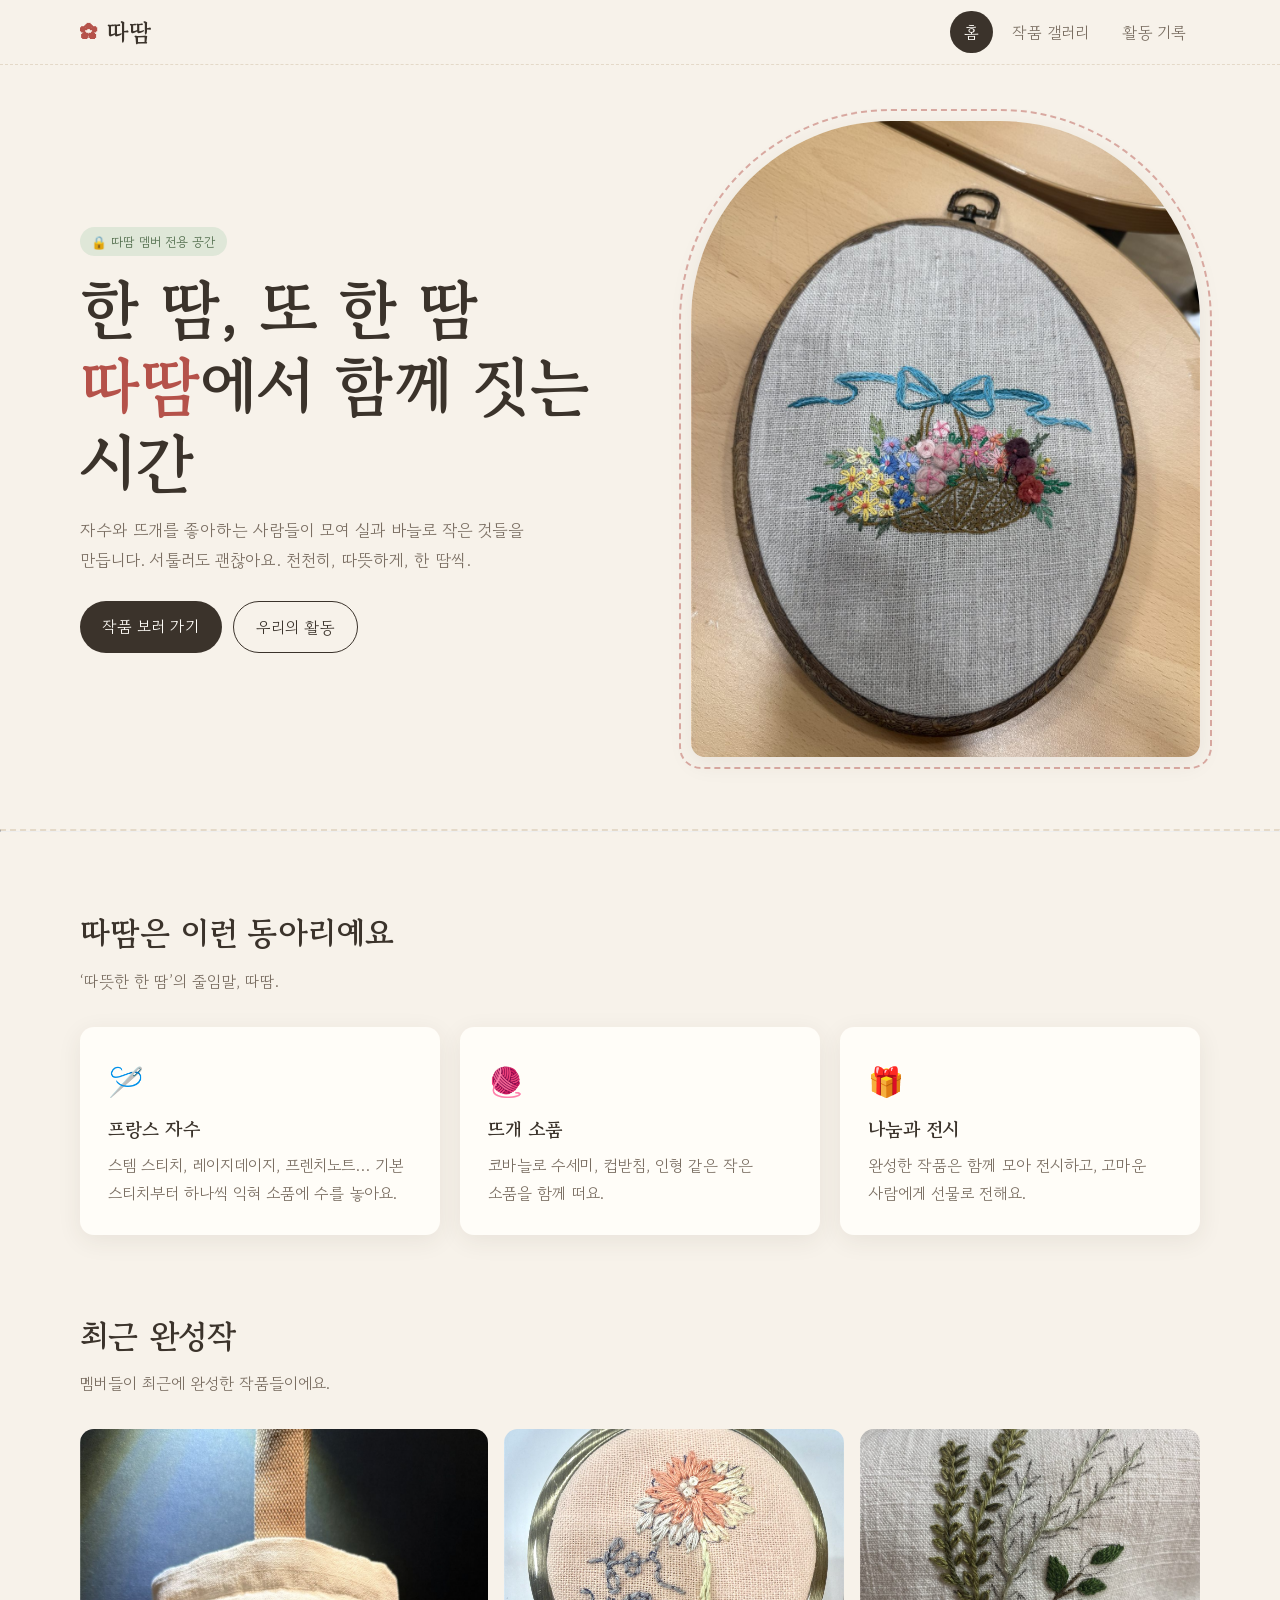
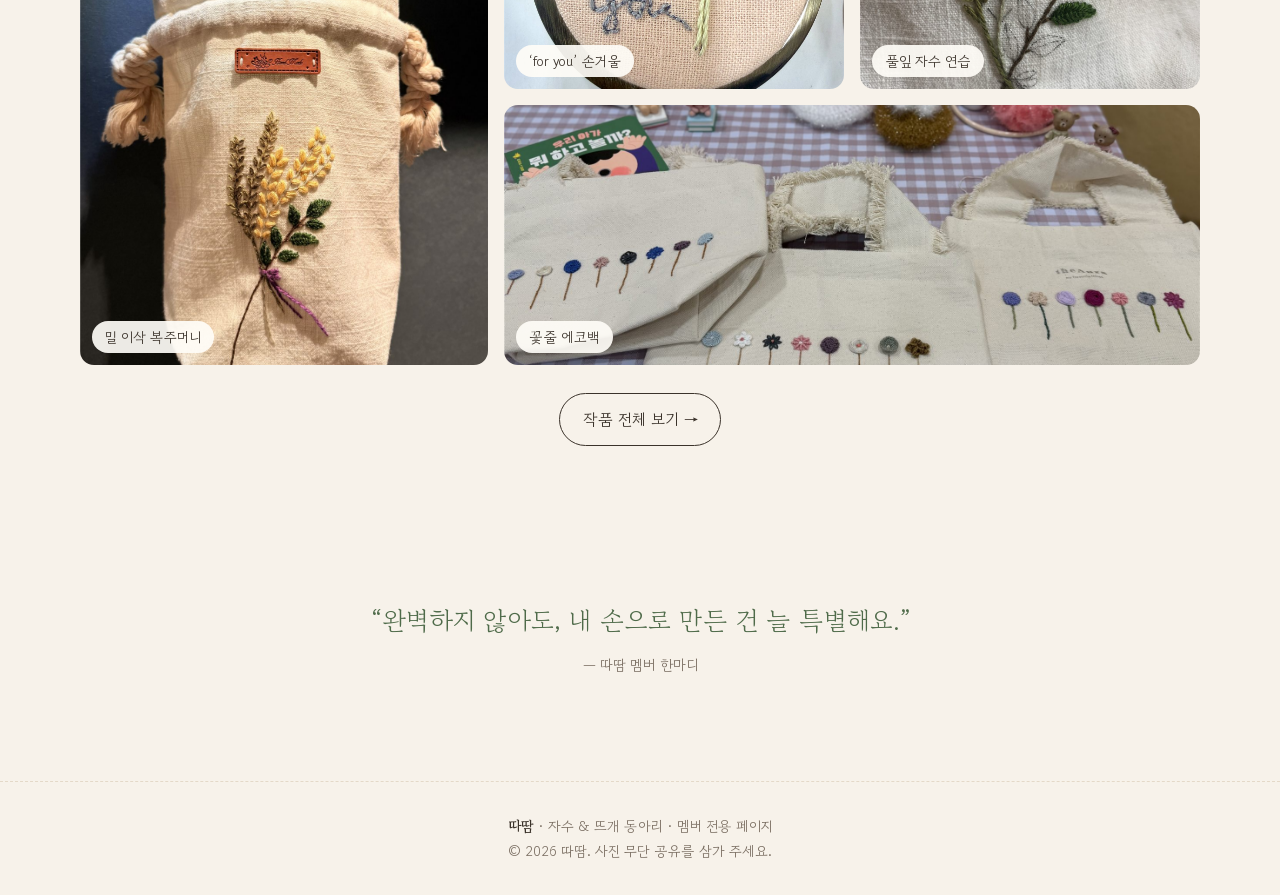
==== index.html @ 3b5b3d84 "따땀 동아리 홈페이지 첫 버전 (홈, 갤러리, 활동 기록)" ====
<!DOCTYPE html>
<html lang="ko">
<head>
  <meta charset="UTF-8">
  <meta name="viewport" content="width=device-width, initial-scale=1.0">
  <meta name="robots" content="noindex, nofollow">
  <title>따땀 · 자수 뜨개 동아리</title>
  <link rel="preconnect" href="https://fonts.googleapis.com">
  <link rel="preconnect" href="https://fonts.gstatic.com" crossorigin>
  <link href="https://fonts.googleapis.com/css2?family=Gowun+Batang:wght@400;700&family=Gowun+Dodum&display=swap" rel="stylesheet">
  <link rel="icon" href="data:image/svg+xml,<svg xmlns=%22http://www.w3.org/2000/svg%22 viewBox=%220 0 100 100%22><text y=%22.9em%22 font-size=%2290%22>🧵</text></svg>">
  <link rel="stylesheet" href="css/style.css">
</head>
<body>
  <header class="site-header">
    <div class="wrap">
      <a href="index.html" class="logo"><span class="needle">✿</span>따땀</a>
      <button class="menu-btn" aria-label="메뉴 열기" aria-expanded="false">☰</button>
      <nav class="nav">
        <a href="index.html" aria-current="page">홈</a>
        <a href="gallery.html">작품 갤러리</a>
        <a href="activity.html">활동 기록</a>
      </nav>
    </div>
  </header>

  <main>
    <section class="hero">
      <div class="wrap">
        <div>
          <span class="members-badge">🔒 따땀 멤버 전용 공간</span>
          <h1>한 땀, 또 한 땀<br><em>따땀</em>에서 함께 짓는 시간</h1>
          <p>자수와 뜨개를 좋아하는 사람들이 모여 실과 바늘로 작은 것들을 만듭니다.
             서툴러도 괜찮아요. 천천히, 따뜻하게, 한 땀씩.</p>
          <div class="actions">
            <a href="gallery.html" class="btn">작품 보러 가기</a>
            <a href="activity.html" class="btn ghost">우리의 활동</a>
          </div>
        </div>
        <div class="hero-photo">
          <img src="images/img_6995.jpg" alt="나무 타원 수틀에 수놓은 리본과 꽃바구니 자수">
        </div>
      </div>
    </section>

    <hr class="stitch">

    <section class="section">
      <div class="wrap">
        <h2 class="section-title">따땀은 이런 동아리예요</h2>
        <p class="section-sub">‘따뜻한 한 땀’의 줄임말, 따땀.</p>
        <div class="about-grid">
          <article class="card">
            <div class="icon">🪡</div>
            <h3>프랑스 자수</h3>
            <p>스템 스티치, 레이지데이지, 프렌치노트… 기본 스티치부터 하나씩 익혀 소품에 수를 놓아요.</p>
          </article>
          <article class="card">
            <div class="icon">🧶</div>
            <h3>뜨개 소품</h3>
            <p>코바늘로 수세미, 컵받침, 인형 같은 작은 소품을 함께 떠요.</p>
          </article>
          <article class="card">
            <div class="icon">🎁</div>
            <h3>나눔과 전시</h3>
            <p>완성한 작품은 함께 모아 전시하고, 고마운 사람에게 선물로 전해요.</p>
          </article>
        </div>
      </div>
    </section>

    <section class="section" style="padding-top:0">
      <div class="wrap">
        <h2 class="section-title">최근 완성작</h2>
        <p class="section-sub">멤버들이 최근에 완성한 작품들이에요.</p>
        <div class="featured">
          <figure>
            <img src="images/img_6845.jpg" alt="밀 이삭을 수놓은 리넨 복주머니">
            <figcaption>밀 이삭 복주머니</figcaption>
          </figure>
          <figure>
            <img src="images/img_6992.jpg" alt="꽃과 for you 글씨를 수놓은 손거울">
            <figcaption>‘for you’ 손거울</figcaption>
          </figure>
          <figure>
            <img src="images/img_6712.jpg" alt="리넨에 수놓은 풀잎 자수">
            <figcaption>풀잎 자수 연습</figcaption>
          </figure>
          <figure>
            <img src="images/img_7739.jpg" alt="작은 꽃을 일렬로 수놓은 에코백 세 개">
            <figcaption>꽃줄 에코백</figcaption>
          </figure>
        </div>
        <p style="text-align:center;margin-top:28px"><a href="gallery.html" class="btn ghost">작품 전체 보기 →</a></p>
      </div>
    </section>

    <div class="quote">
      “완벽하지 않아도, 내 손으로 만든 건 늘 특별해요.”
      <small>— 따땀 멤버 한마디</small>
    </div>
  </main>

  <footer class="site-footer">
    <div class="wrap">
      <strong>따땀</strong> · 자수 &amp; 뜨개 동아리 · 멤버 전용 페이지<br>
      © <span id="year"></span> 따땀. 사진 무단 공유를 삼가 주세요.
    </div>
  </footer>
  <script src="js/main.js"></script>
</body>
</html>
---- css/style.css ----
/* 따땀 — 자수·뜨개 동아리 */
:root {
  --bg: #f7f2ea;
  --paper: #fffdf8;
  --ink: #3b332b;
  --muted: #7a6e62;
  --line: #e4d9c8;
  --accent: #b5524a;      /* 실 빨강 */
  --accent-soft: #f1dcd6;
  --green: #4f6b4a;       /* 리넨 초록 */
  --green-soft: #dfe7d8;
  --shadow: 0 6px 24px rgba(59, 51, 43, .08);
  --radius: 14px;
  --serif: "Gowun Batang", "Noto Serif KR", serif;
  --sans: "Gowun Dodum", "Noto Sans KR", system-ui, sans-serif;
}

* { box-sizing: border-box; }
html { scroll-behavior: smooth; }
body {
  margin: 0;
  background: var(--bg);
  color: var(--ink);
  font-family: var(--sans);
  line-height: 1.75;
  word-break: keep-all;
}
img { max-width: 100%; display: block; }
a { color: inherit; }

.wrap { width: min(1120px, 100% - 32px); margin-inline: auto; }

/* ---------- 헤더 ---------- */
.site-header {
  position: sticky; top: 0; z-index: 50;
  background: rgba(247, 242, 234, .92);
  backdrop-filter: blur(8px);
  border-bottom: 1px dashed var(--line);
}
.site-header .wrap {
  display: flex; align-items: center; justify-content: space-between;
  height: 64px;
}
.logo {
  font-family: var(--serif); font-size: 1.5rem; font-weight: 700;
  text-decoration: none; display: flex; align-items: center; gap: .5rem;
}
.logo .needle { color: var(--accent); font-size: 1.1rem; }
.nav { display: flex; gap: .25rem; }
.nav a {
  text-decoration: none; padding: .45rem .9rem; border-radius: 999px;
  color: var(--muted); transition: background .2s, color .2s;
}
.nav a:hover { background: var(--accent-soft); color: var(--ink); }
.nav a[aria-current="page"] { background: var(--ink); color: var(--paper); }
.menu-btn {
  display: none; background: none; border: 1px solid var(--line);
  border-radius: 10px; padding: .4rem .7rem; font: inherit; cursor: pointer; color: var(--ink);
}

@media (max-width: 640px) {
  .menu-btn { display: block; }
  .nav {
    position: absolute; top: 64px; left: 0; right: 0;
    flex-direction: column; padding: .5rem 16px 1rem;
    background: var(--bg); border-bottom: 1px dashed var(--line);
    display: none;
  }
  .nav.open { display: flex; }
}

/* ---------- 공통 ---------- */
.members-badge {
  display: inline-flex; align-items: center; gap: .4rem;
  font-size: .8rem; color: var(--green);
  background: var(--green-soft); padding: .2rem .7rem; border-radius: 999px;
}
.section { padding: 72px 0; }
.section-title {
  font-family: var(--serif); font-size: clamp(1.5rem, 3vw, 2rem);
  margin: 0 0 .4rem;
}
.section-sub { color: var(--muted); margin: 0 0 2rem; }
.stitch { border-top: 2px dashed var(--line); margin: 0; }

.card {
  background: var(--paper); border-radius: var(--radius);
  box-shadow: var(--shadow); overflow: hidden;
}
.btn {
  display: inline-block; text-decoration: none;
  padding: .7rem 1.4rem; border-radius: 999px;
  background: var(--ink); color: var(--paper); transition: transform .2s;
}
.btn:hover { transform: translateY(-2px); }
.btn.ghost { background: transparent; color: var(--ink); border: 1px solid var(--ink); }

/* ---------- 홈: 히어로 ---------- */
.hero { padding: 56px 0 72px; }
.hero .wrap {
  display: grid; grid-template-columns: 1.05fr .95fr; gap: 48px; align-items: center;
}
.hero h1 {
  font-family: var(--serif); font-size: clamp(2.4rem, 6vw, 4rem);
  line-height: 1.2; margin: .8rem 0 1rem;
}
.hero h1 em { font-style: normal; color: var(--accent); }
.hero p { color: var(--muted); font-size: 1.05rem; max-width: 30em; }
.hero .actions { display: flex; gap: .7rem; flex-wrap: wrap; margin-top: 1.6rem; }
.hero-photo { position: relative; }
.hero-photo img {
  border-radius: 200px 200px var(--radius) var(--radius);
  aspect-ratio: 4 / 5; object-fit: cover; width: 100%;
  box-shadow: var(--shadow);
}
.hero-photo::after {
  content: ""; position: absolute; inset: -12px;
  border: 2px dashed var(--accent); opacity: .45;
  border-radius: 212px 212px 22px 22px; pointer-events: none;
}
@media (max-width: 820px) {
  .hero .wrap { grid-template-columns: 1fr; }
  .hero-photo { max-width: 420px; margin: 12px auto 0; }
}

/* ---------- 홈: 소개 ---------- */
.about-grid { display: grid; grid-template-columns: repeat(3, 1fr); gap: 20px; }
.about-grid .card { padding: 28px; }
.about-grid .icon { font-size: 1.8rem; }
.about-grid h3 { font-family: var(--serif); margin: .5rem 0 .3rem; }
.about-grid p { margin: 0; color: var(--muted); }
@media (max-width: 820px) { .about-grid { grid-template-columns: 1fr; } }

/* ---------- 홈: 최근 작품 ---------- */
.featured {
  display: grid; gap: 16px;
  grid-template-columns: 1.2fr 1fr 1fr;
  grid-template-rows: 260px 260px;
}
.featured figure { margin: 0; position: relative; border-radius: var(--radius); overflow: hidden; }
.featured figure:first-child { grid-row: span 2; }
.featured figure:last-child { grid-column: span 2; }
.featured img { width: 100%; height: 100%; object-fit: cover; transition: transform .5s; }
.featured figure:hover img { transform: scale(1.04); }
.featured figcaption {
  position: absolute; left: 12px; bottom: 12px;
  background: rgba(255, 253, 248, .92); padding: .25rem .8rem;
  border-radius: 999px; font-size: .88rem;
}
@media (max-width: 820px) {
  .featured { grid-template-columns: 1fr 1fr; grid-template-rows: auto; }
  .featured figure { aspect-ratio: 1; }
  .featured figure:first-child { grid-row: auto; grid-column: span 2; aspect-ratio: 4 / 3; }
  .featured figure:last-child { grid-column: span 2; aspect-ratio: 4 / 3; }
}

.quote {
  text-align: center; font-family: var(--serif);
  font-size: clamp(1.2rem, 2.6vw, 1.6rem); padding: 64px 16px; color: var(--green);
}
.quote small { display: block; font-family: var(--sans); font-size: .9rem; color: var(--muted); margin-top: .6rem; }

/* ---------- 페이지 헤드 ---------- */
.page-head { padding: 56px 0 24px; text-align: center; }
.page-head h1 { font-family: var(--serif); font-size: clamp(2rem, 5vw, 2.8rem); margin: .6rem 0 .3rem; }
.page-head p { color: var(--muted); margin: 0; }

/* ---------- 갤러리 ---------- */
.filters { display: flex; flex-wrap: wrap; gap: .5rem; justify-content: center; margin: 24px 0 32px; }
.filters button {
  font: inherit; cursor: pointer; padding: .4rem 1rem; border-radius: 999px;
  border: 1px solid var(--line); background: var(--paper); color: var(--muted);
}
.filters button.active { background: var(--accent); border-color: var(--accent); color: #fff; }

.masonry { columns: 3 260px; column-gap: 16px; }
.masonry figure {
  break-inside: avoid; margin: 0 0 16px; cursor: zoom-in;
  background: var(--paper); border-radius: var(--radius); overflow: hidden; box-shadow: var(--shadow);
}
.masonry figure.hide { display: none; }
.masonry img { width: 100%; transition: opacity .3s; }
.masonry figure:hover img { opacity: .9; }
.masonry figcaption { padding: .7rem 1rem .9rem; font-size: .93rem; }
.masonry figcaption .tag { display: inline-block; font-size: .75rem; color: var(--green); margin-right: .3rem; }

/* 라이트박스 */
.lightbox {
  position: fixed; inset: 0; z-index: 100; display: none;
  align-items: center; justify-content: center; flex-direction: column;
  background: rgba(30, 26, 22, .92); padding: 16px;
}
.lightbox.open { display: flex; }
.lightbox img { max-height: 82vh; max-width: 100%; border-radius: 8px; }
.lightbox p { color: #f3ece2; margin: .8rem 0 0; text-align: center; }
.lightbox button {
  position: absolute; background: rgba(255,255,255,.12); color: #fff; border: 0;
  width: 44px; height: 44px; border-radius: 50%; font-size: 1.3rem; cursor: pointer;
}
.lb-close { top: 16px; right: 16px; }
.lb-prev { left: 16px; top: 50%; transform: translateY(-50%); }
.lb-next { right: 16px; top: 50%; transform: translateY(-50%); }

/* ---------- 활동 ---------- */
.timeline { position: relative; max-width: 880px; margin: 0 auto; }
.timeline::before {
  content: ""; position: absolute; left: 19px; top: 0; bottom: 0;
  border-left: 2px dashed var(--accent); opacity: .5;
}
.t-item { position: relative; padding-left: 56px; margin-bottom: 40px; }
.t-item::before {
  content: "✂"; position: absolute; left: 4px; top: 4px;
  width: 32px; height: 32px; border-radius: 50%;
  background: var(--paper); border: 2px solid var(--accent); color: var(--accent);
  display: grid; place-items: center; font-size: .9rem;
}
.t-item .when { color: var(--accent); font-size: .88rem; }
.t-item h3 { font-family: var(--serif); margin: .1rem 0 .4rem; font-size: 1.3rem; }
.t-item p { margin: 0 0 1rem; color: var(--muted); }
.t-photos { display: grid; grid-template-columns: repeat(auto-fit, minmax(180px, 1fr)); gap: 12px; }
.t-photos img { border-radius: 10px; aspect-ratio: 4 / 3; object-fit: cover; width: 100%; }
.t-photos.tall img { aspect-ratio: 3 / 4; }
@media (max-width: 520px) {
  .t-photos { grid-template-columns: 1fr 1fr; gap: 8px; }
  .t-item { padding-left: 48px; }
}

.info-grid { display: grid; grid-template-columns: 1fr 1fr; gap: 20px; }
.info-grid .card { padding: 28px; }
.info-grid h3 { font-family: var(--serif); margin-top: 0; }
.info-grid ul { padding-left: 1.1rem; margin: 0; color: var(--muted); }
.info-grid li { margin-bottom: .35rem; }
@media (max-width: 720px) { .info-grid { grid-template-columns: 1fr; } }

/* ---------- 푸터 ---------- */
.site-footer {
  border-top: 1px dashed var(--line); padding: 32px 0; margin-top: 40px;
  color: var(--muted); font-size: .88rem; text-align: center;
}
.site-footer strong { font-family: var(--serif); color: var(--ink); }
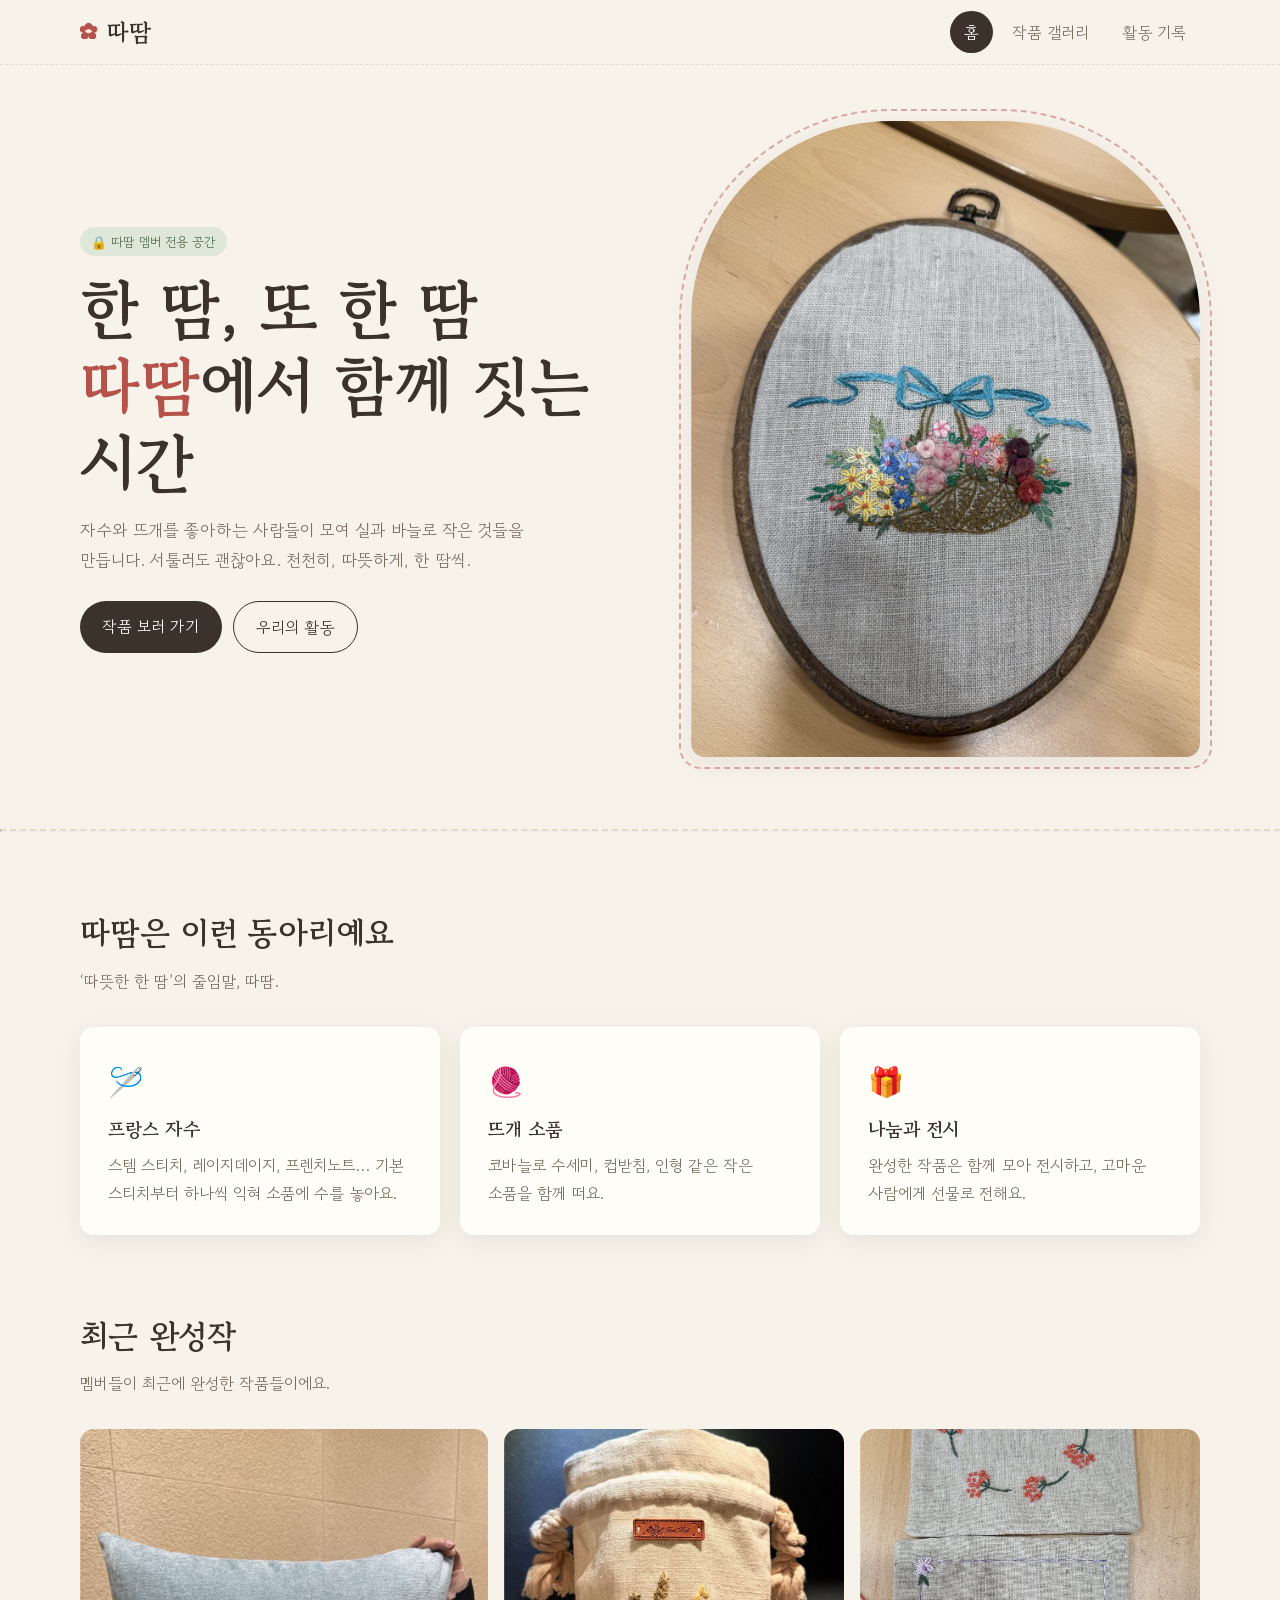
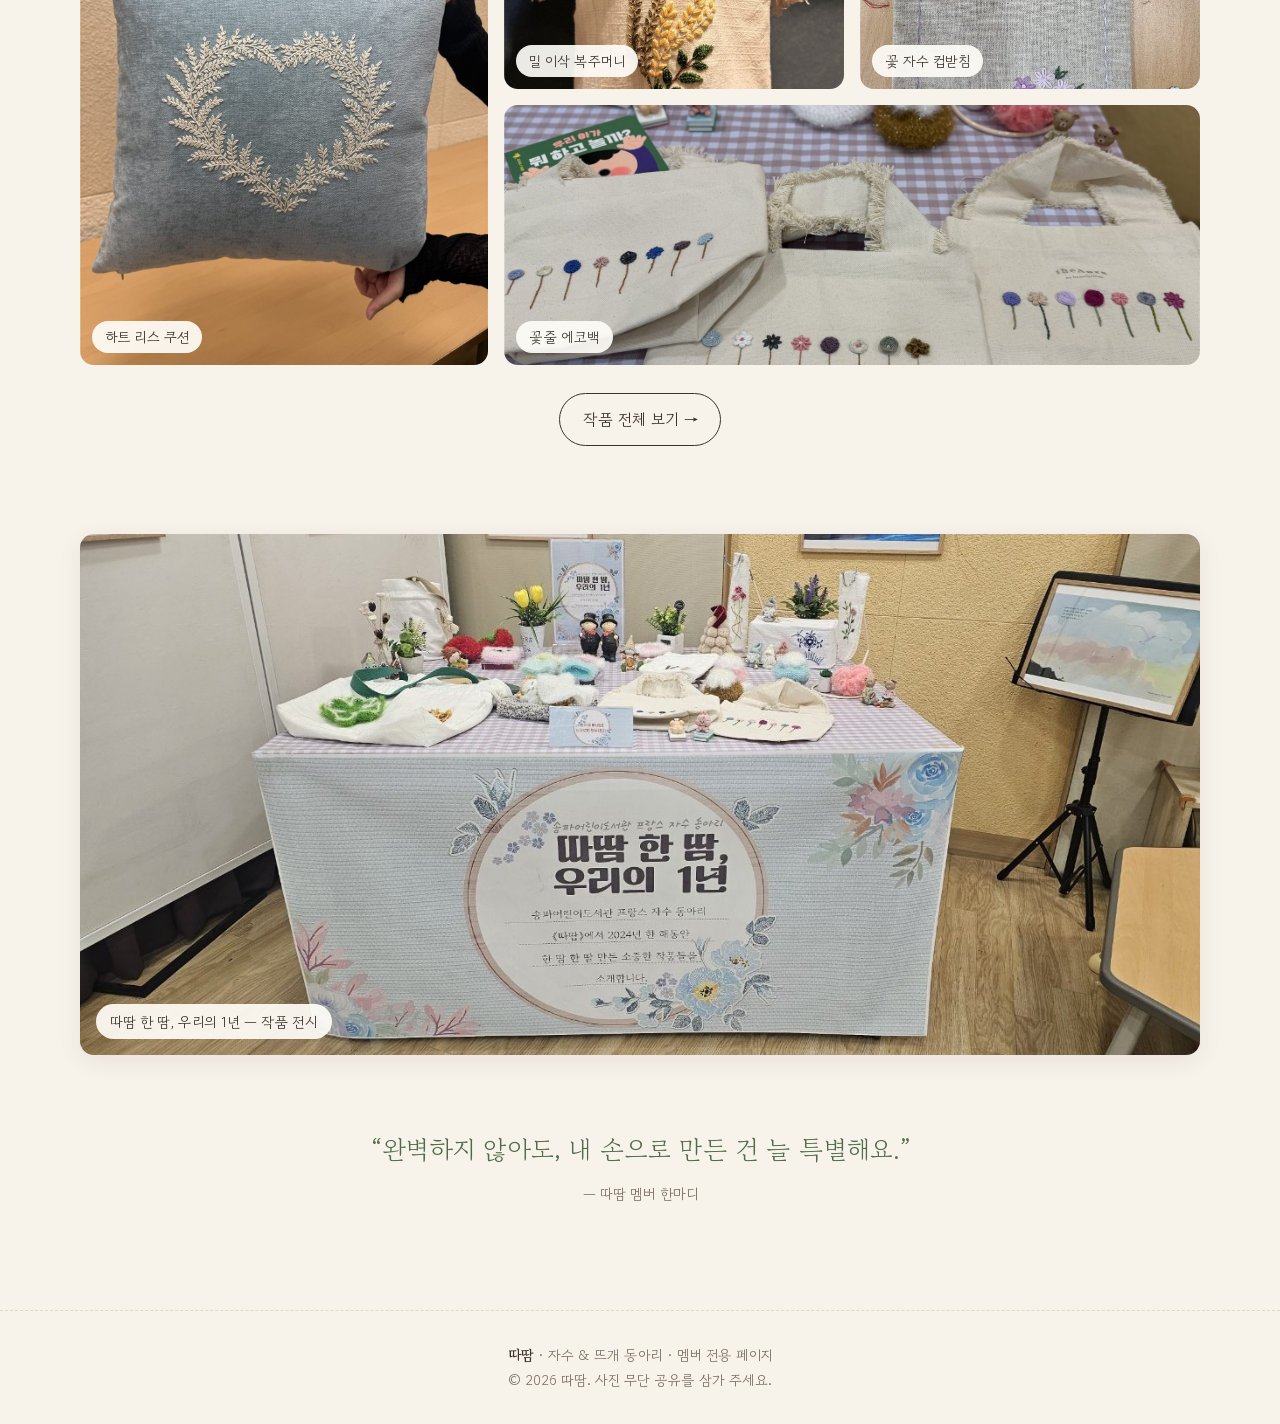
==== commit 06796a48: "새 사진 5장 추가 및 사진 구성 재배치" ====
--- a/index.html
+++ b/index.html
@@ -75,16 +75,16 @@
         <p class="section-sub">멤버들이 최근에 완성한 작품들이에요.</p>
         <div class="featured">
           <figure>
+            <img src="images/img_6991.jpg" alt="하트 모양 잎사귀 리스를 수놓은 하늘색 쿠션">
+            <figcaption>하트 리스 쿠션</figcaption>
+          </figure>
+          <figure>
             <img src="images/img_6845.jpg" alt="밀 이삭을 수놓은 리넨 복주머니">
             <figcaption>밀 이삭 복주머니</figcaption>
           </figure>
           <figure>
-            <img src="images/img_6992.jpg" alt="꽃과 for you 글씨를 수놓은 손거울">
-            <figcaption>‘for you’ 손거울</figcaption>
-          </figure>
-          <figure>
-            <img src="images/img_6712.jpg" alt="리넨에 수놓은 풀잎 자수">
-            <figcaption>풀잎 자수 연습</figcaption>
+            <img src="images/img_1870.jpg" alt="열매 리스와 보라 꽃을 수놓은 리넨 컵받침">
+            <figcaption>꽃 자수 컵받침</figcaption>
           </figure>
           <figure>
             <img src="images/img_7739.jpg" alt="작은 꽃을 일렬로 수놓은 에코백 세 개">
@@ -93,6 +93,13 @@
         </div>
         <p style="text-align:center;margin-top:28px"><a href="gallery.html" class="btn ghost">작품 전체 보기 →</a></p>
       </div>
+    </section>
+
+    <section class="wrap">
+      <figure class="banner">
+        <img src="images/img_1733.jpg" alt="따땀 한 땀, 우리의 1년 현수막이 걸린 작품 전시 테이블" loading="lazy">
+        <figcaption>따땀 한 땀, 우리의 1년 — 작품 전시</figcaption>
+      </figure>
     </section>
 
     <div class="quote">
--- a/css/style.css
+++ b/css/style.css
@@ -220,6 +220,19 @@
 .t-photos { display: grid; grid-template-columns: repeat(auto-fit, minmax(180px, 1fr)); gap: 12px; }
 .t-photos img { border-radius: 10px; aspect-ratio: 4 / 3; object-fit: cover; width: 100%; }
 .t-photos.tall img { aspect-ratio: 3 / 4; }
+.t-photos img:only-child { max-width: 320px; }
+.t-photos.duo { grid-template-columns: 1fr 1fr; }
+.t-photos img.wide { grid-column: 1 / -1; aspect-ratio: 2.15 / 1; }
+.card-photo { border-radius: 10px; aspect-ratio: 16 / 9; object-fit: cover; width: 100%; margin-bottom: 1rem; }
+
+/* 홈 전시 배너 */
+.banner { margin: 0 0 8px; position: relative; border-radius: var(--radius); overflow: hidden; box-shadow: var(--shadow); }
+.banner img { width: 100%; aspect-ratio: 2.15 / 1; object-fit: cover; }
+.banner figcaption {
+  position: absolute; left: 16px; bottom: 16px;
+  background: rgba(255, 253, 248, .92); padding: .3rem .9rem;
+  border-radius: 999px; font-size: .9rem;
+}
 @media (max-width: 520px) {
   .t-photos { grid-template-columns: 1fr 1fr; gap: 8px; }
   .t-item { padding-left: 48px; }
